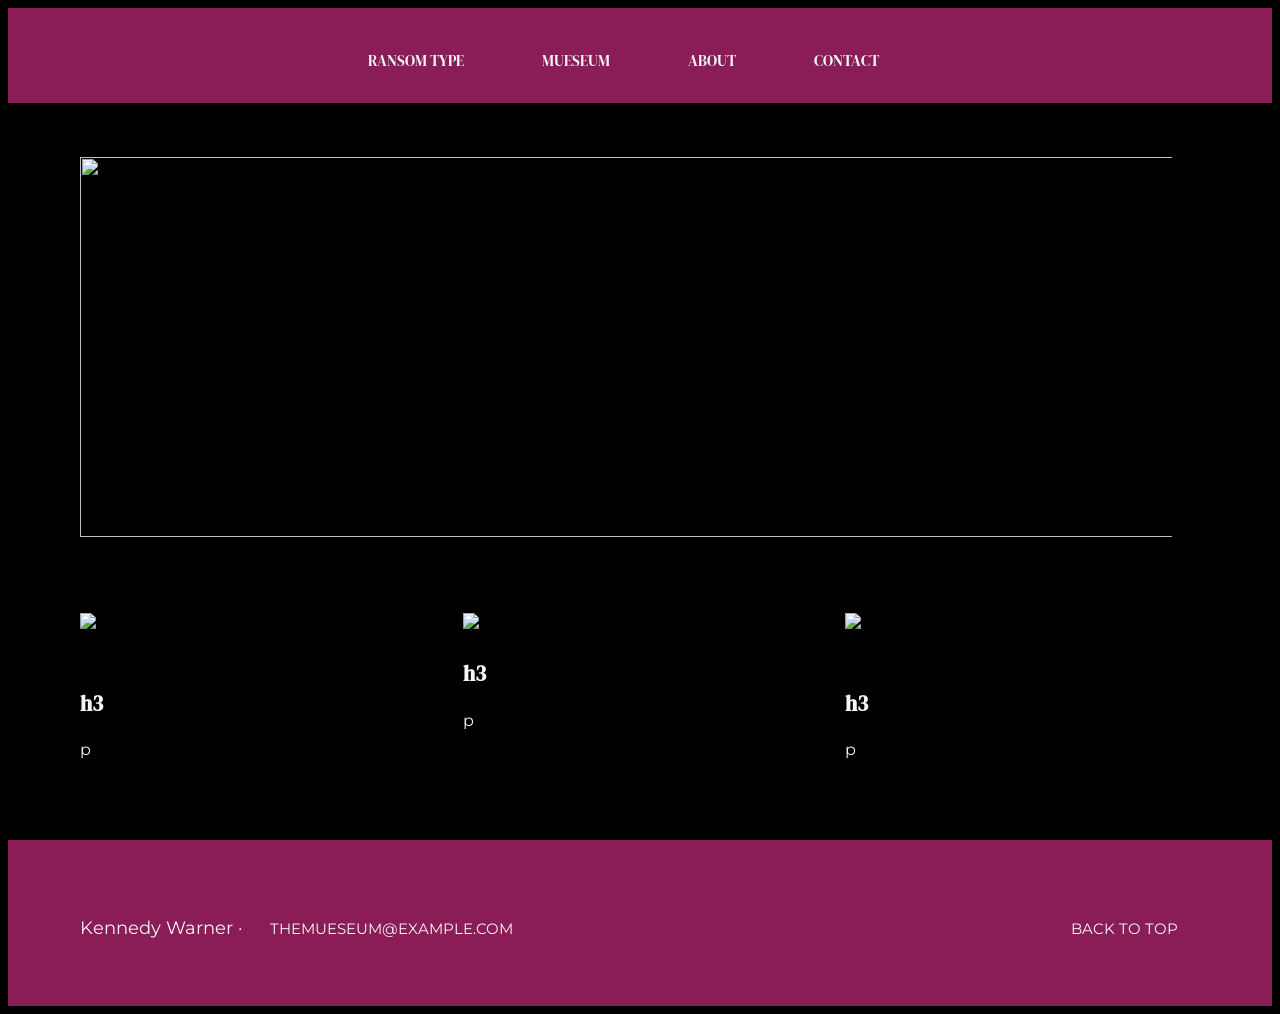
==== meuseum/mueseum.html @ cef8d395 "font updates" ====
<!DOCTYPE html>
<html lang="en">
    <head>
        <meta charset="UTF-8">
        <meta name="viewport" content="width=device-width, initial-sclae=1.0" >
        <title>Project 1</title>

        <link rel="preconnect" href="https://fonts.googleapis.com">
        <link rel="preconnect" href="https://fonts.gstatic.com" crossorigin>
        <link href="https://fonts.googleapis.com/css2?family=Abril+Fatface&family=DM+Serif+Display:ital@0;1&family=Montserrat:ital,wght@0,100..900;1,100..900&display=swap" rel="stylesheet">
        
        <link rel="preconnect" href="https://fonts.googleapis.com">
        <link rel="preconnect" href="https://fonts.gstatic.com" crossorigin>
        <link href="https://fonts.googleapis.com/css2?family=Abril+Fatface&family=BJCree:wght@400;500;600;700&family=DM+Serif+Display:ital@0;1&family=Montserrat:ital,wght@0,100..900;1,100..900&family=Mulish:ital,wght@0,200..1000;1,200..1000&display=swap" rel="stylesheet">
       
        <link rel="stylesheet" href="/css/museum.css">

    </head>
    <body id="top">

        <nav class="site-nav">
            <ul>
                <liv><a class="button" href="/index.html">Ransom Type</a></liv>
                <liv><a class="button" href="meuseum/mueseum.html">Mueseum</a></liv>
                <liv><a class="button" href="#about">About</a></liv>
                <liv><a class="button" href="mailto:TheMueseum@example.com">Contact</a></liv>
            </ul>
        </nav>

    </body>
    <main>
            <header class="hero">
                <img src="" alt="">
            </header>

            <section class="section-head" id="cards">
                <h2></h2>
                <p></p>
            </section>

            <section class="cards">
                <article class="card">
                    <img src="images/TimesNewRoman.png" alt="Times New Roman uppercase and lower case a">
                    <h3>h3</h3>
                    <p>p</p>
                </article>

                <article class="card">
                    <img src="images/Gigantic.png" alt="Gigantic uppercase and lower case a">
                    <h3>h3</h3>
                    <p>p</p>
                </article>
                
                <article class="card">
                    <img src="images/MontserratAlternates.png" alt="Montserrat Alternates uppercase and lower case a">
                    <h3>h3</h3>
                    <p>p</p>
                </article>
            </section>

        </main>

        <footer class="site-footer">
            <div class="inner">
                <p>Kennedy Warner &middot; <liv><a class="button" href="mailto:TheMueseum@example.com">TheMueseum@example.com</a></liv></p>
                <p class="right"><a class="button" href="#top">Back to top</a></p>
            </div>
        </footer>

</html>
---- css/museum.css ----
body {
    background-image: url("/images/background-image");
    background-color: black;
    font-family: "DM Serif Display", serif;
    font-size: 18px;
    line-height: 1.65;
}

h1, h2, h3 {
    font-weight: 500px;
    font-family: "DM Serif Display", serif;
    color: whitesmoke;
}

p{
    font-family: 'Montserrat', Consolas, 'Courier New', monospace;
    color: whitesmoke;
}

.site-nav{
    background: #8a1d58;
}

.site-nav ul{
    list-style: none;
    display: grid;
    grid-template: auto / auto auto auto auto auto;
    gap: 34px;
    width: max-content;
    margin: 0 auto;
    padding: 16px 24px;
}

main{
    max-width:1120px;
    margin:0 auto;
    padding:0 24px;
}

.site-footer{
    background: #8a1d58;
    color: whitesmoke;
}

.site-footer .inner{
    display: grid;
    grid-template: auto / 1fr 1fr;
    max-width: 1120px;
    margin: 0 auto;
    padding: 34px 24px;
}

.site-footer .right{
    text-align: right;
}

.hero{
    display:grid;
    grid-template:auto / 1fr 1fr;
    gap: 28px;
    padding: 54px 0;
}

.hero img{
    width: 200%;
    height: 380px;
    object-fit: cover;
}

.eyebrow{
    font-size: 13px;
    letter-spacing: 0.18em;
    text-transform: uppercase;
    color: #40826d;
    margin-bottom: 10px;
}

.lede{
    font-size: 20px;
    color: whitesmoke;
}

.button{
    display: inline-block;
    margin-top: 12px;
    background:#8a1d58;
    color: whitesmoke;
    text-decoration: none;
    padding: 13px 22px;
    font-size: 15px;
    text-transform: uppercase;
}

.section{
    border-top: 1px solid whitesmoke;
    padding: 34px 0 24px;
}

.section-head{
    max-width: 68ch;
}

.cards{
    display:grid;
    grid-template:auto / 1fr 1fr 1fr;
    gap: 28px;
    padding-bottom: 60px;
}

.card img{
    width: 100%;
    height: 300px;
    object-fit: cover;
}

.card h3{
    margin: 14px 0 6px;
}

.card p{
    font-size: 16px;
    color: whitesmoke;
}


.back{
    font-size: 14px;
    color:#8a1d58;
}
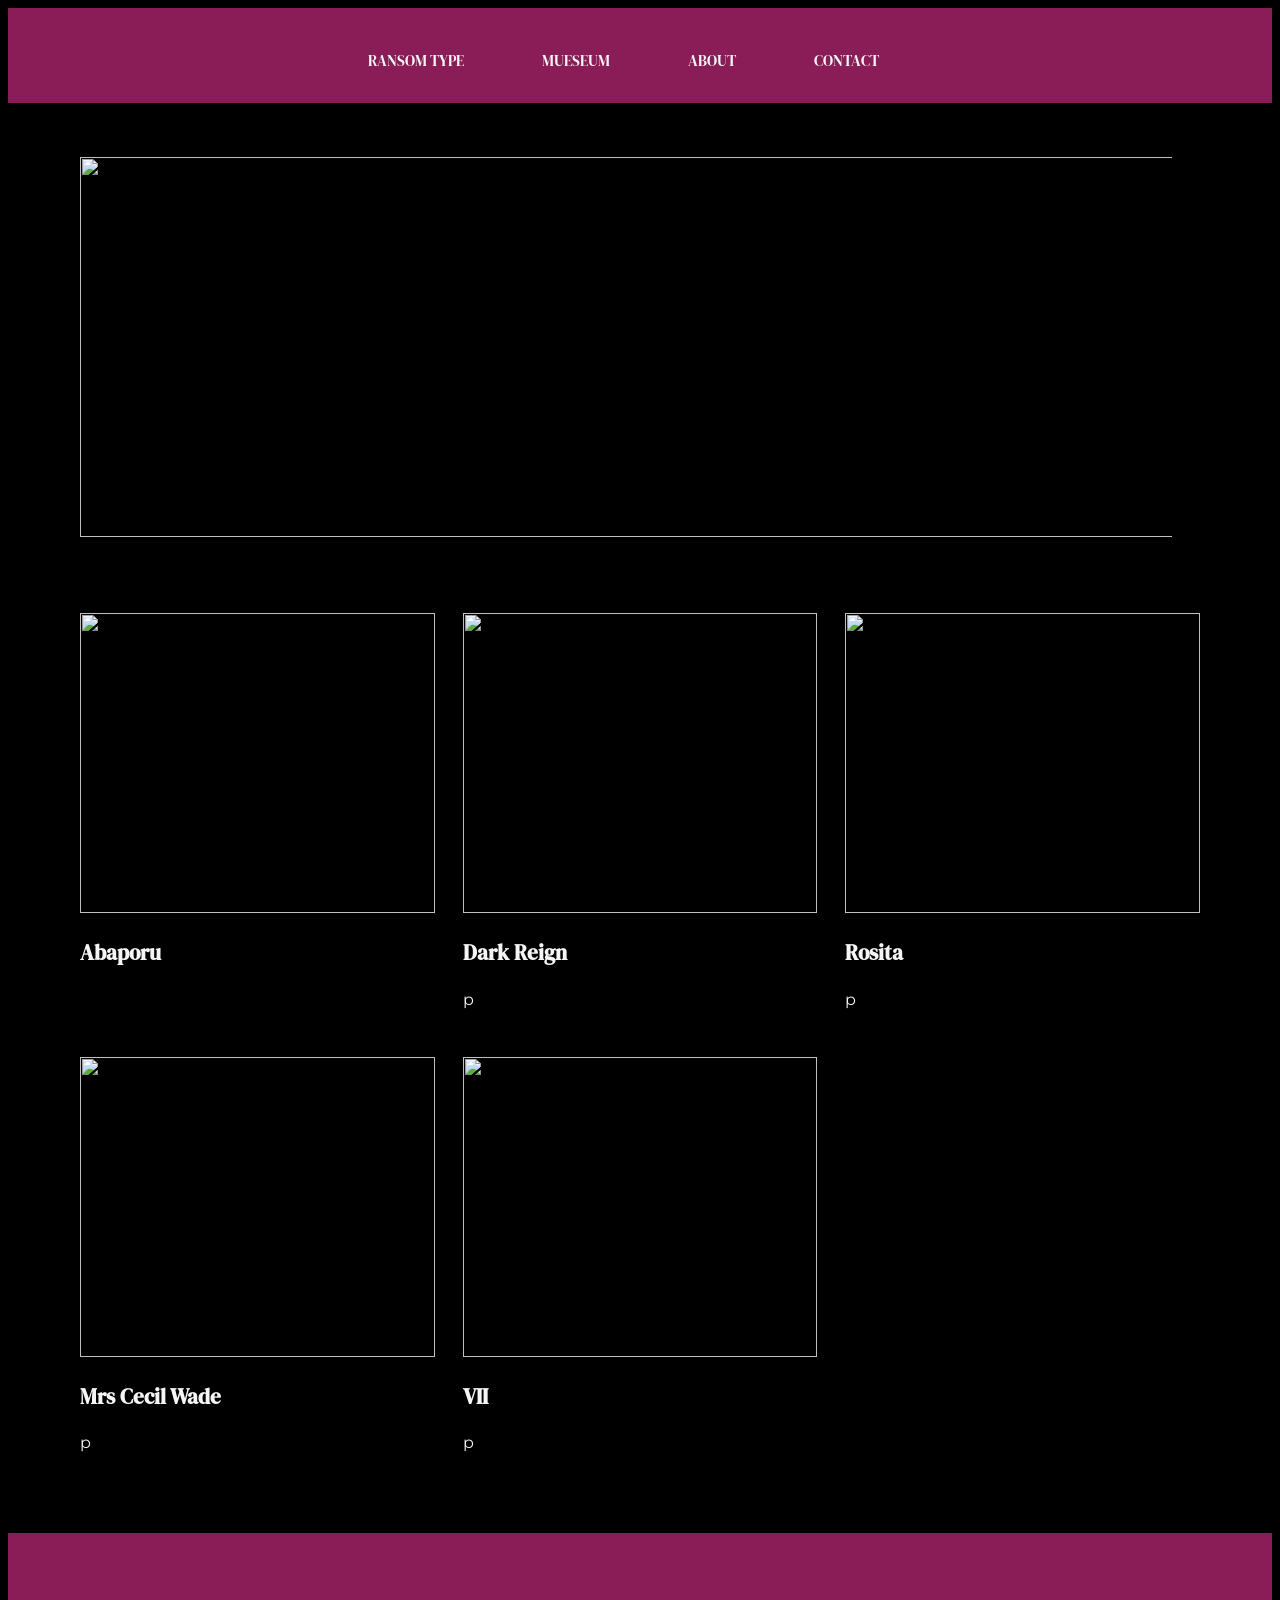
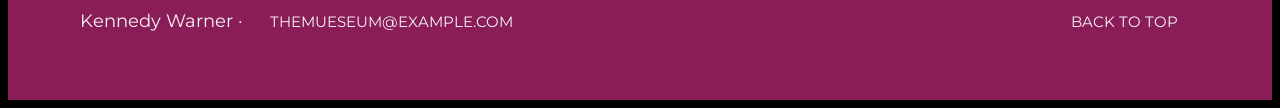
==== commit bb073b6c: "paintings" ====
--- a/meuseum/mueseum.html
+++ b/meuseum/mueseum.html
@@ -40,20 +40,32 @@
 
             <section class="cards">
                 <article class="card">
-                    <img src="images/TimesNewRoman.png" alt="Times New Roman uppercase and lower case a">
-                    <h3>h3</h3>
+                    <img src="" alt="">
+                    <h3>Abaporu</h3>
+                    <p></p>
+                </article>
+
+                <article class="card">
+                    <img src="" alt="">
+                    <h3>Dark Reign</h3>
+                    <p>p</p>
+                </article>
+                
+                <article class="card">
+                    <img src="" alt="">
+                    <h3>Rosita</h3>
                     <p>p</p>
                 </article>
 
                 <article class="card">
-                    <img src="images/Gigantic.png" alt="Gigantic uppercase and lower case a">
-                    <h3>h3</h3>
+                    <img src="" alt="">
+                    <h3>Mrs Cecil Wade</h3>
                     <p>p</p>
                 </article>
-                
+
                 <article class="card">
-                    <img src="images/MontserratAlternates.png" alt="Montserrat Alternates uppercase and lower case a">
-                    <h3>h3</h3>
+                    <img src="" alt="">
+                    <h3>VII</h3>
                     <p>p</p>
                 </article>
             </section>
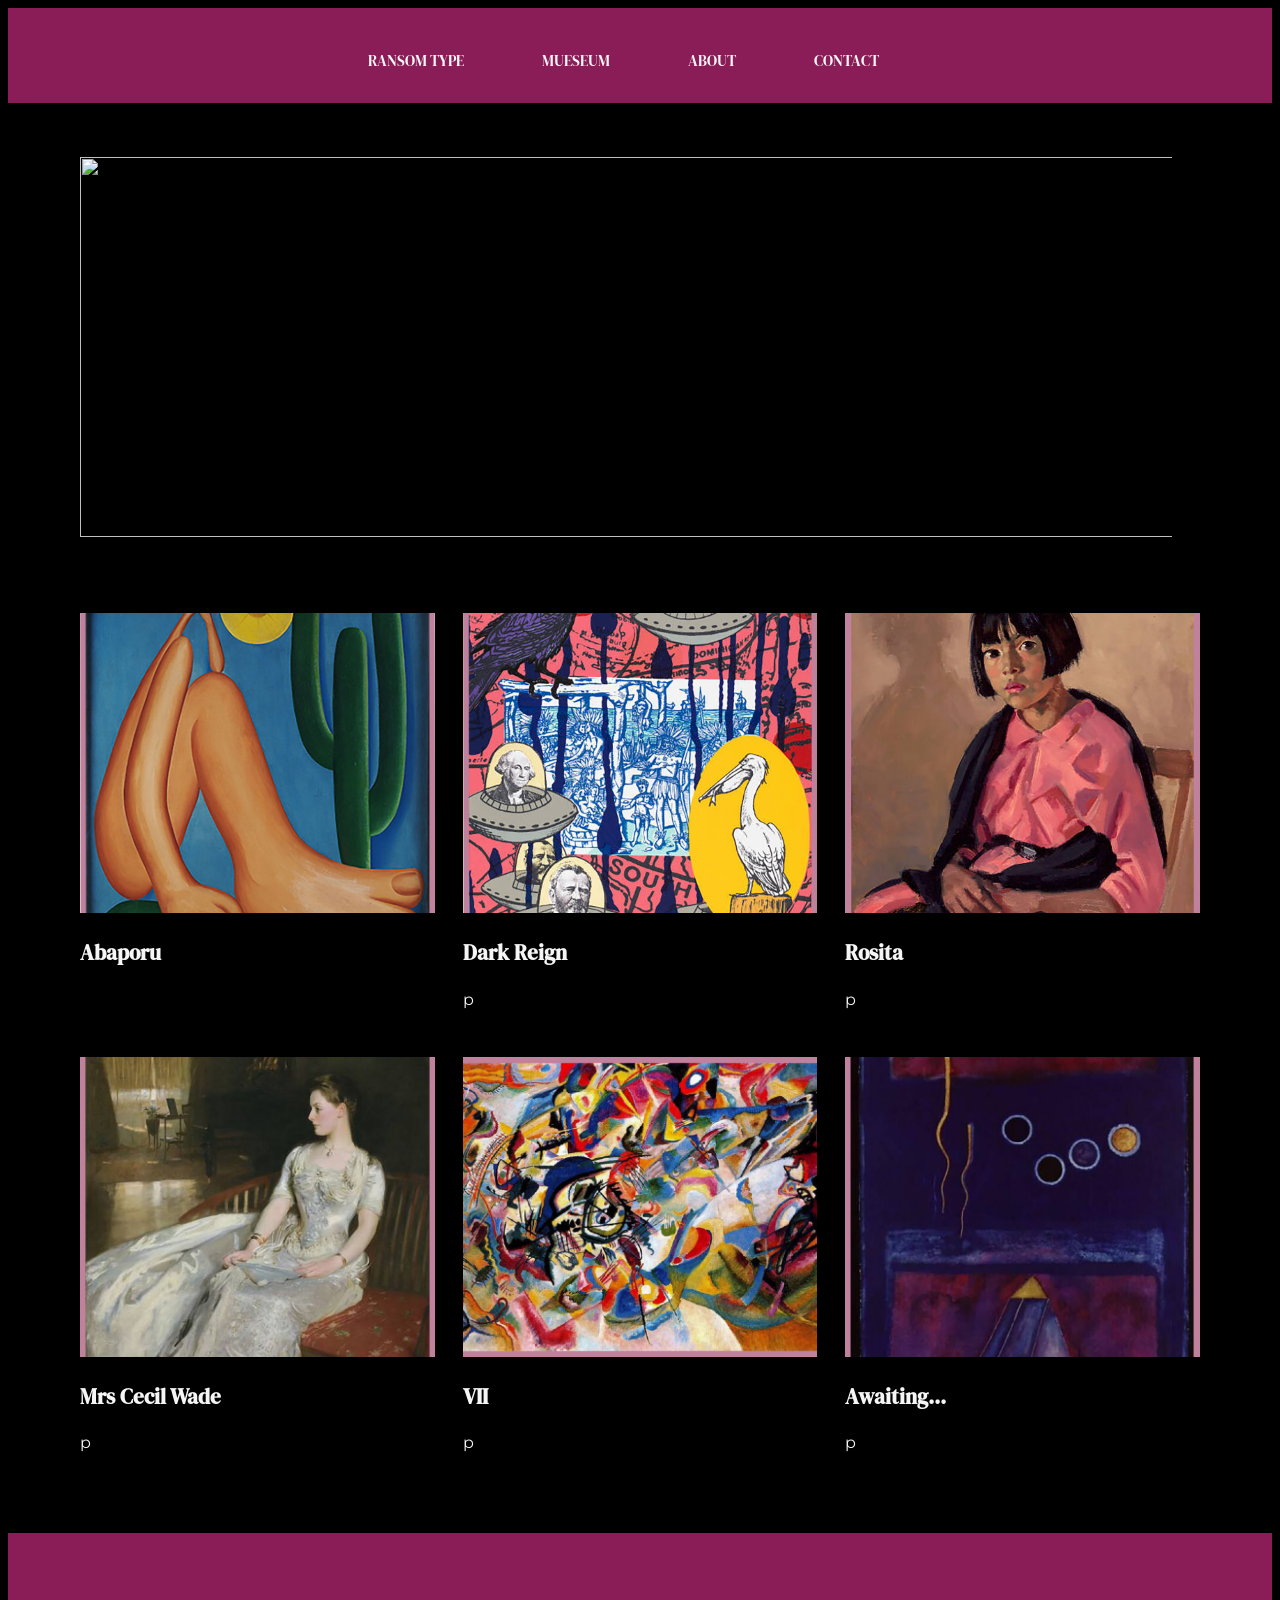
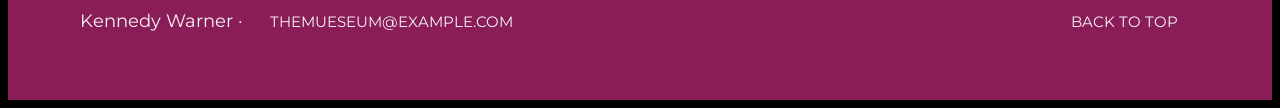
==== commit 1e98d9a0: "images again or whatever" ====
--- a/meuseum/mueseum.html
+++ b/meuseum/mueseum.html
@@ -40,32 +40,38 @@
 
             <section class="cards">
                 <article class="card">
-                    <img src="" alt="">
+                    <img src="/images/Abaporu.png" alt="picture of Abaporu painting">
                     <h3>Abaporu</h3>
                     <p></p>
                 </article>
 
                 <article class="card">
-                    <img src="" alt="">
+                    <img src="/images/DarkReign.png" alt="picture of Dark Reign print">
                     <h3>Dark Reign</h3>
                     <p>p</p>
                 </article>
                 
                 <article class="card">
-                    <img src="" alt="">
+                    <img src="/images/Rosita.png" alt="picture of Rosita painting">
                     <h3>Rosita</h3>
                     <p>p</p>
                 </article>
 
                 <article class="card">
-                    <img src="" alt="">
+                    <img src="/images/mrsCecilWade.png" alt="picture of Mrs Cecil Wade painting">
                     <h3>Mrs Cecil Wade</h3>
                     <p>p</p>
                 </article>
 
                 <article class="card">
-                    <img src="" alt="">
+                    <img src="/images/Kandinsky.png" alt="picture of VII painting">
                     <h3>VII</h3>
+                    <p>p</p>
+                </article>
+
+                 <article class="card">
+                    <img src="/images/Awaiting_.png" alt="picture of Awaiting... painting">
+                    <h3>Awaiting...</h3>
                     <p>p</p>
                 </article>
             </section>
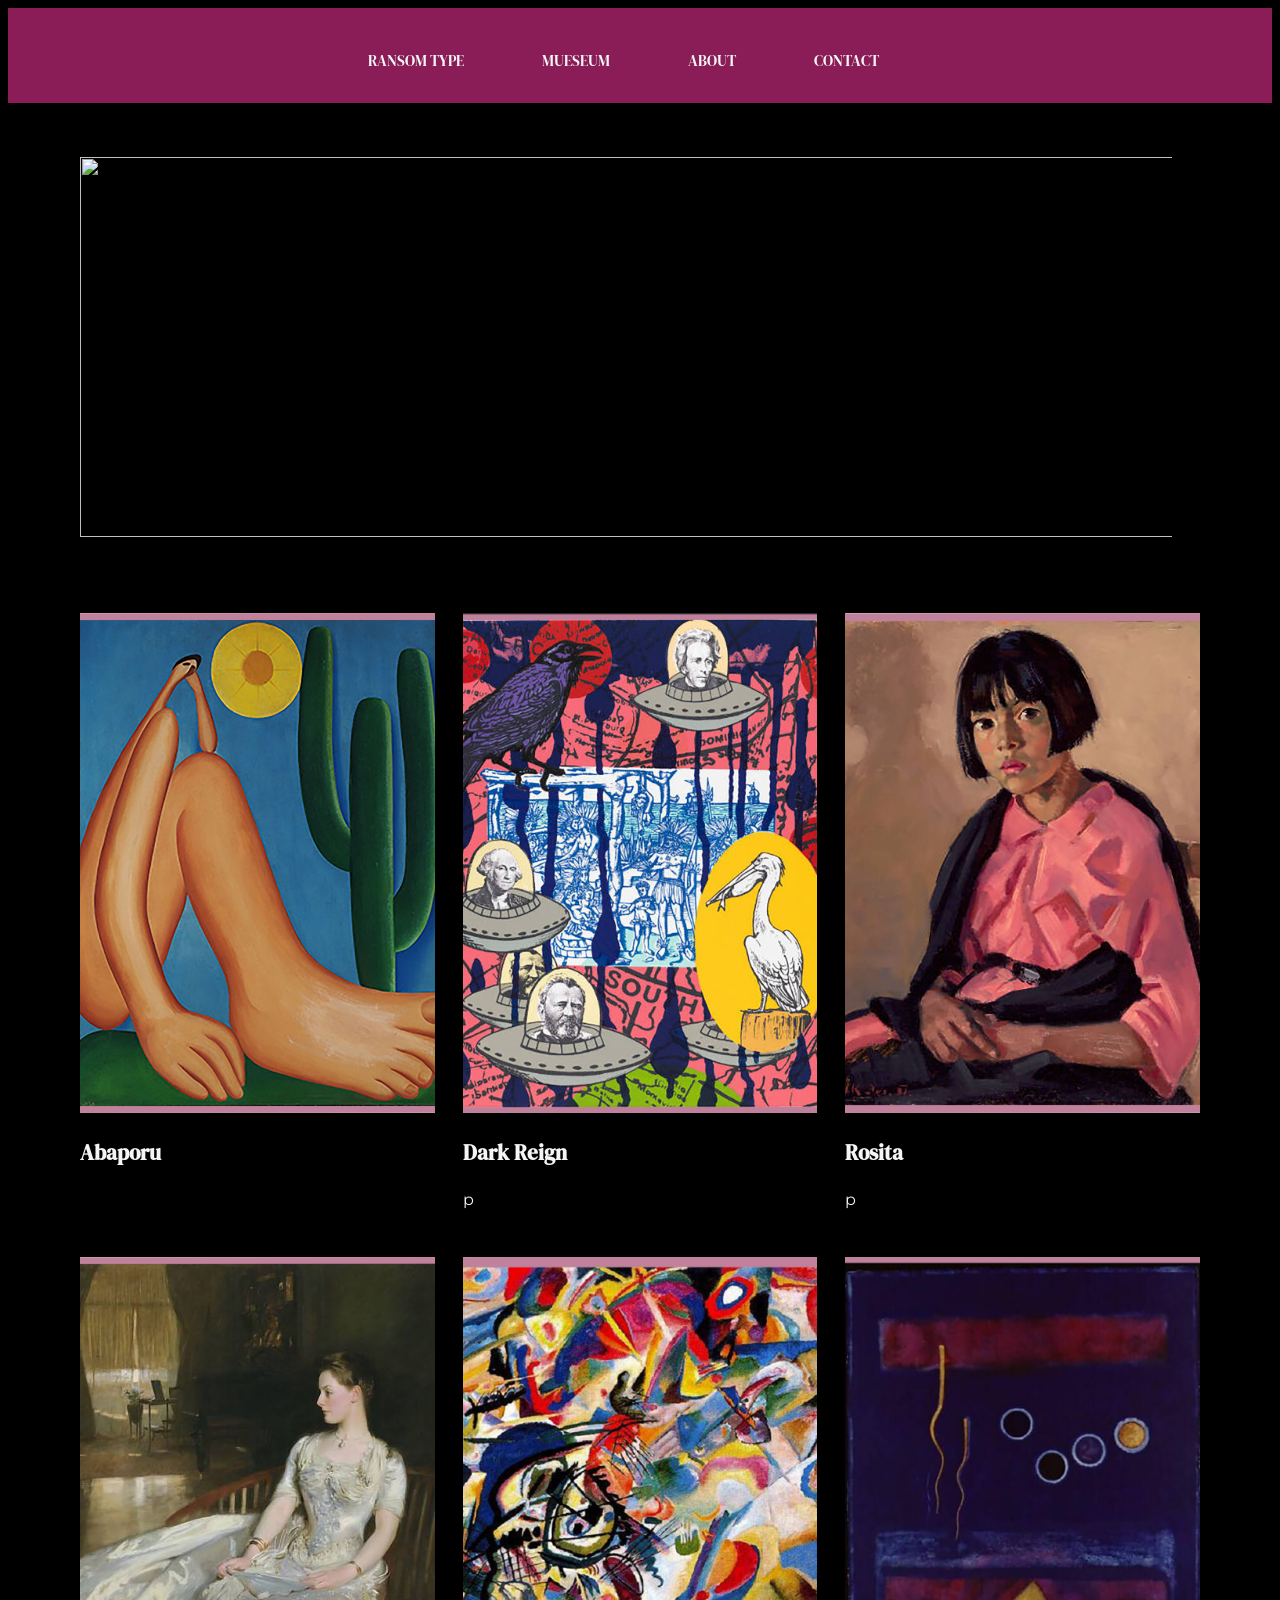
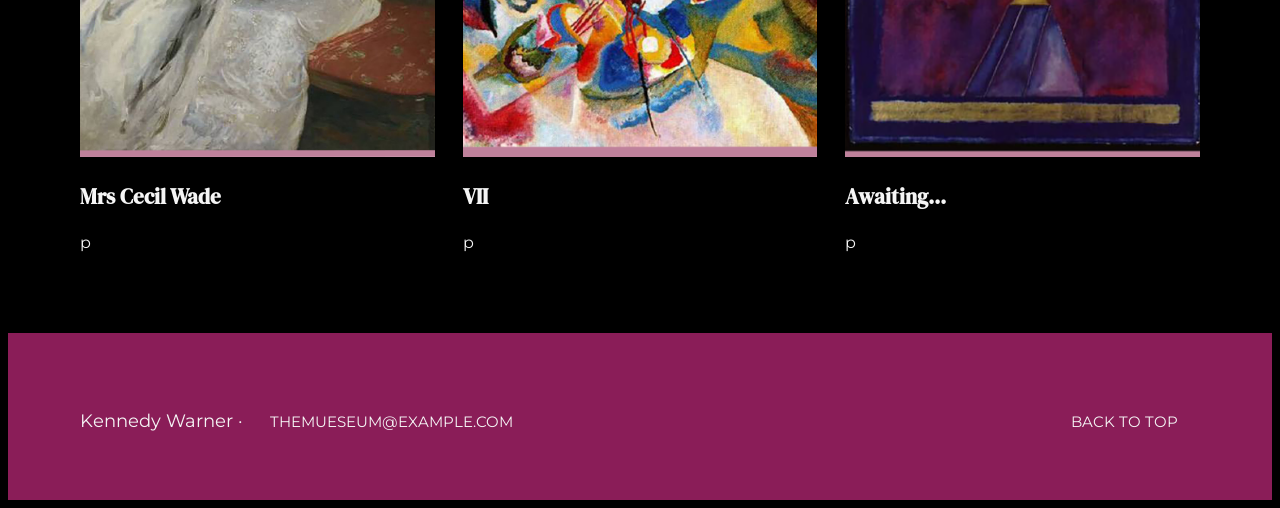
==== commit c158f7ea: "html" ====
--- a/meuseum/mueseum.html
+++ b/meuseum/mueseum.html
@@ -21,7 +21,7 @@
         <nav class="site-nav">
             <ul>
                 <liv><a class="button" href="/index.html">Ransom Type</a></liv>
-                <liv><a class="button" href="meuseum/mueseum.html">Mueseum</a></liv>
+                <liv><a class="button" href="mueseum.html">Mueseum</a></liv>
                 <liv><a class="button" href="#about">About</a></liv>
                 <liv><a class="button" href="mailto:TheMueseum@example.com">Contact</a></liv>
             </ul>
--- a/css/museum.css
+++ b/css/museum.css
@@ -109,7 +109,7 @@
 
 .card img{
     width: 100%;
-    height: 300px;
+    height: 500px;
     object-fit: cover;
 }
 
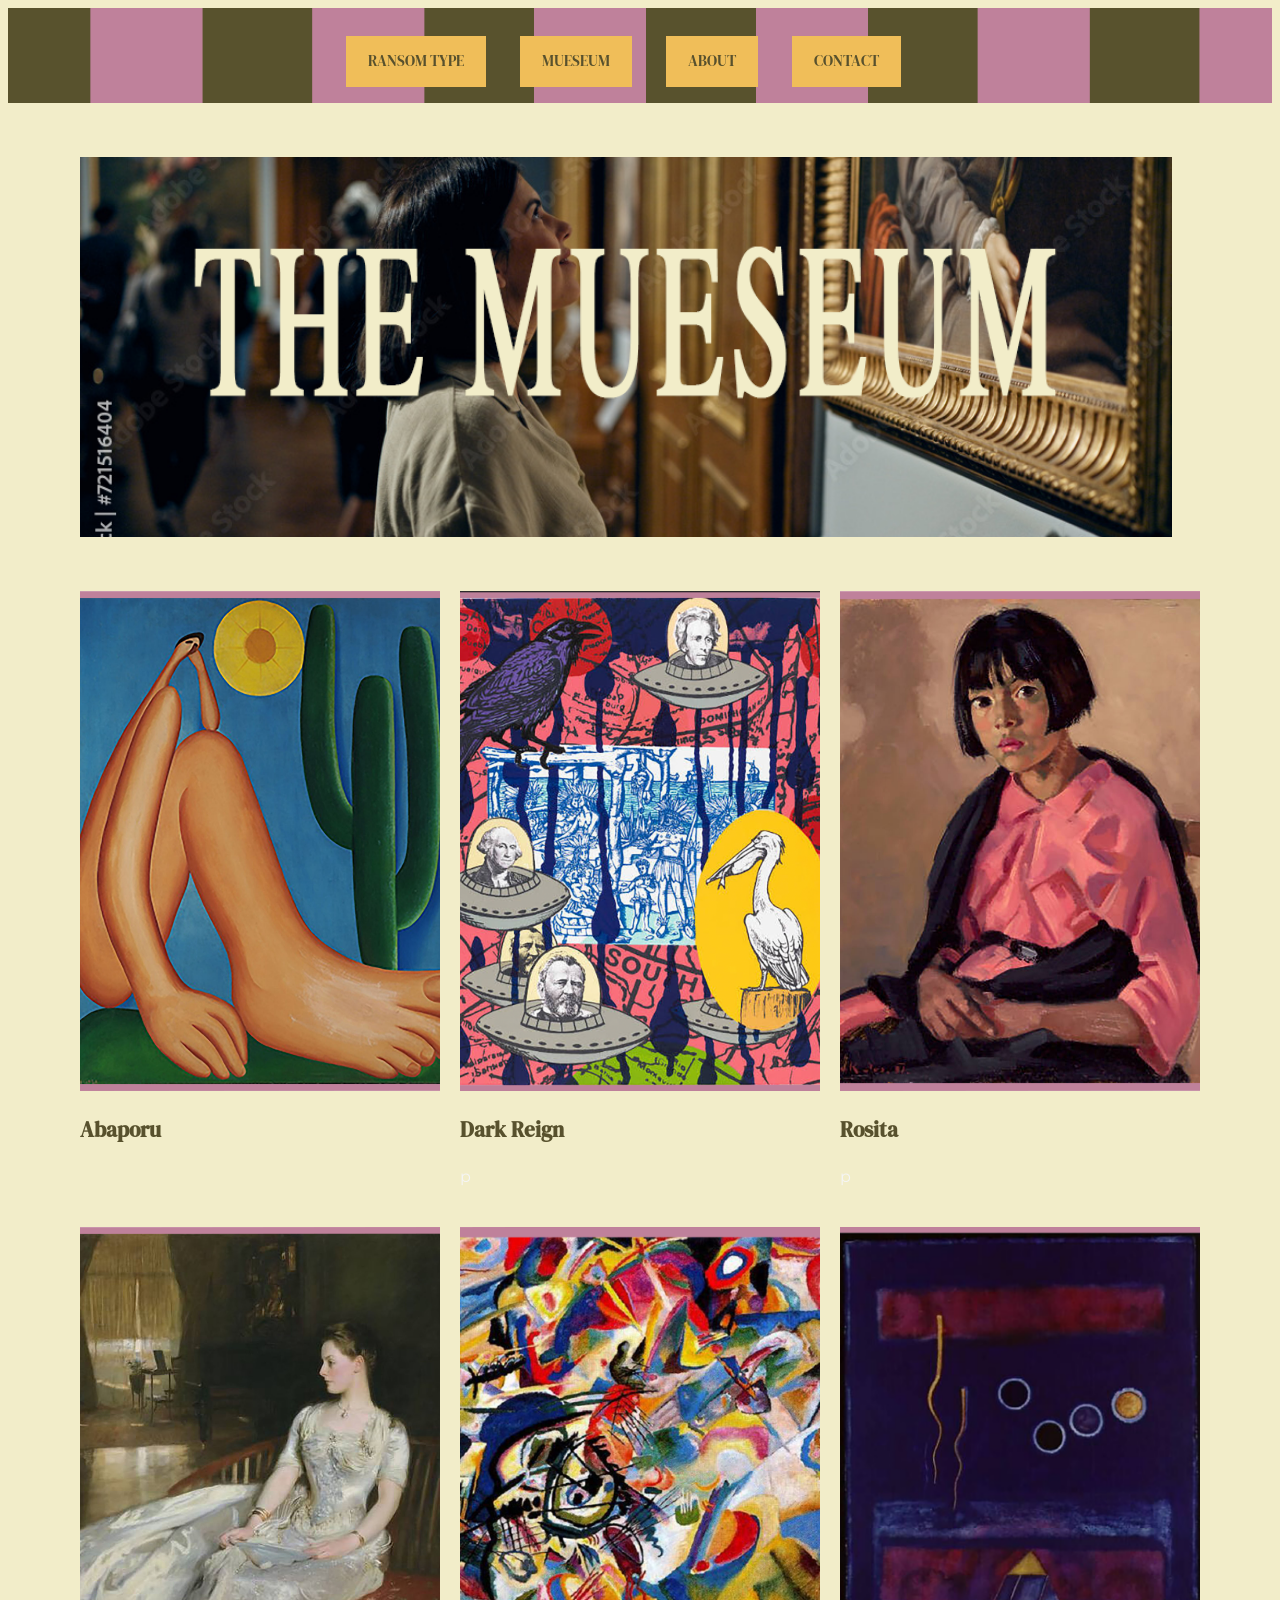
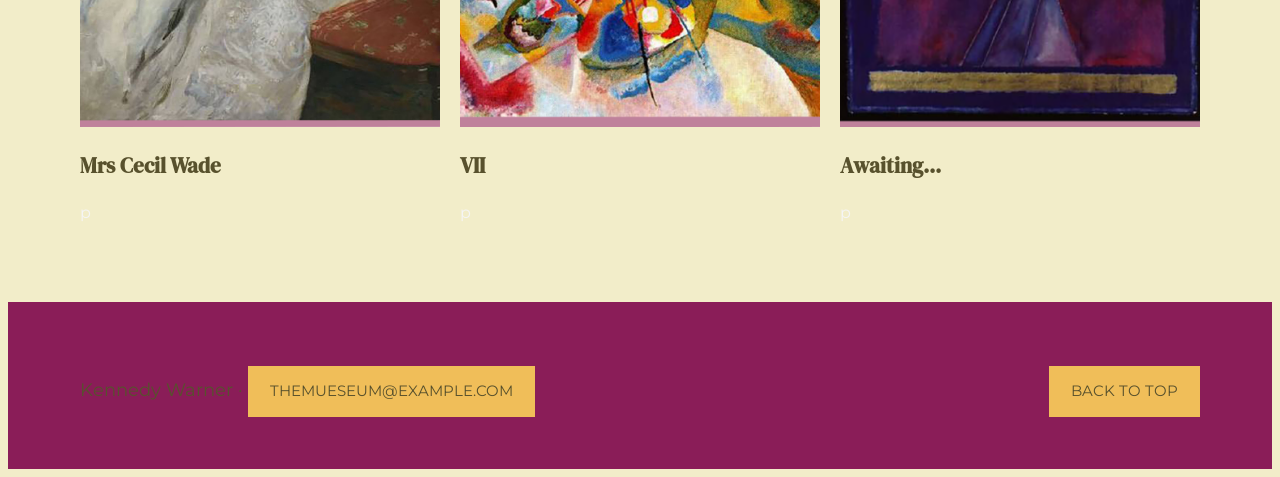
==== commit 378e24aa: "push again" ====
--- a/meuseum/mueseum.html
+++ b/meuseum/mueseum.html
@@ -30,13 +30,8 @@
     </body>
     <main>
             <header class="hero">
-                <img src="" alt="">
+                <img src="/images/TheMueseumimage.png" alt="The Mueseum image">
             </header>
-
-            <section class="section-head" id="cards">
-                <h2></h2>
-                <p></p>
-            </section>
 
             <section class="cards">
                 <article class="card">
--- a/css/museum.css
+++ b/css/museum.css
@@ -1,6 +1,6 @@
 body {
     background-image: url("/images/background-image");
-    background-color: black;
+    background-color: #f2edc9;
     font-family: "DM Serif Display", serif;
     font-size: 18px;
     line-height: 1.65;
@@ -9,16 +9,18 @@
 h1, h2, h3 {
     font-weight: 500px;
     font-family: "DM Serif Display", serif;
-    color: whitesmoke;
+    color: #58512d;
 }
 
 p{
     font-family: 'Montserrat', Consolas, 'Courier New', monospace;
-    color: whitesmoke;
+    color: #58512d;
 }
 
 .site-nav{
-    background: #8a1d58;
+    background-image: url("/images/Stripes.png");
+    background-repeat: no-repeat;
+    background-attachment: fixed;
 }
 
 .site-nav ul{
@@ -67,13 +69,6 @@
     object-fit: cover;
 }
 
-.eyebrow{
-    font-size: 13px;
-    letter-spacing: 0.18em;
-    text-transform: uppercase;
-    color: #40826d;
-    margin-bottom: 10px;
-}
 
 .lede{
     font-size: 20px;
@@ -83,8 +78,8 @@
 .button{
     display: inline-block;
     margin-top: 12px;
-    background:#8a1d58;
-    color: whitesmoke;
+    background:#f0be59;
+    color: #58512d;
     text-decoration: none;
     padding: 13px 22px;
     font-size: 15px;
@@ -103,7 +98,7 @@
 .cards{
     display:grid;
     grid-template:auto / 1fr 1fr 1fr;
-    gap: 28px;
+    gap: 20px;
     padding-bottom: 60px;
 }
 
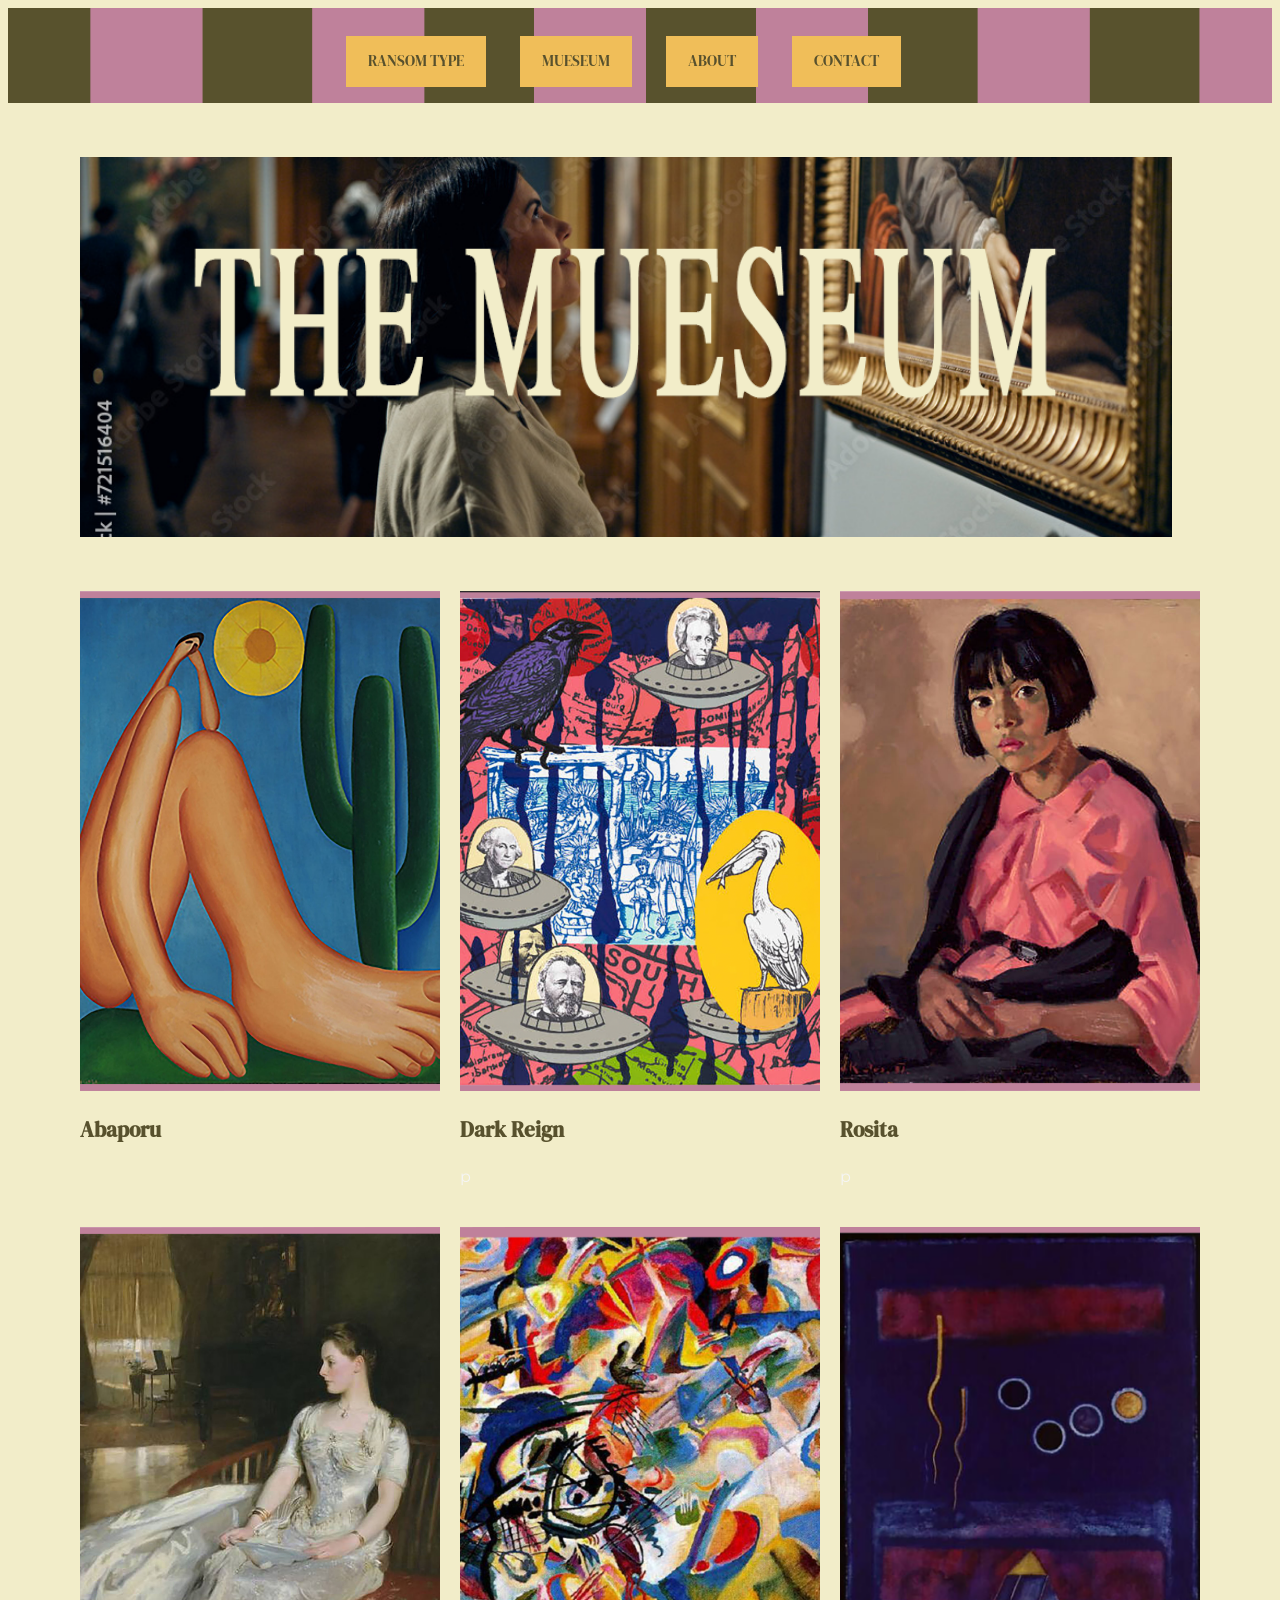
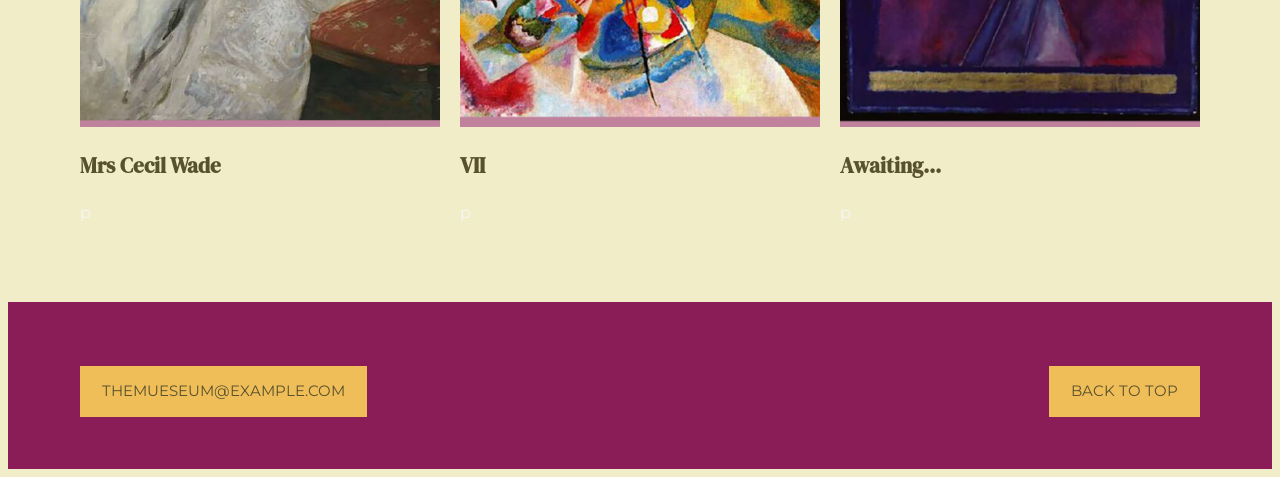
==== commit a8410543: "image" ====
--- a/meuseum/mueseum.html
+++ b/meuseum/mueseum.html
@@ -75,7 +75,7 @@
 
         <footer class="site-footer">
             <div class="inner">
-                <p>Kennedy Warner &middot; <liv><a class="button" href="mailto:TheMueseum@example.com">TheMueseum@example.com</a></liv></p>
+                <p><liv><a class="button" href="mailto:TheMueseum@example.com">TheMueseum@example.com</a></liv></p>
                 <p class="right"><a class="button" href="#top">Back to top</a></p>
             </div>
         </footer>
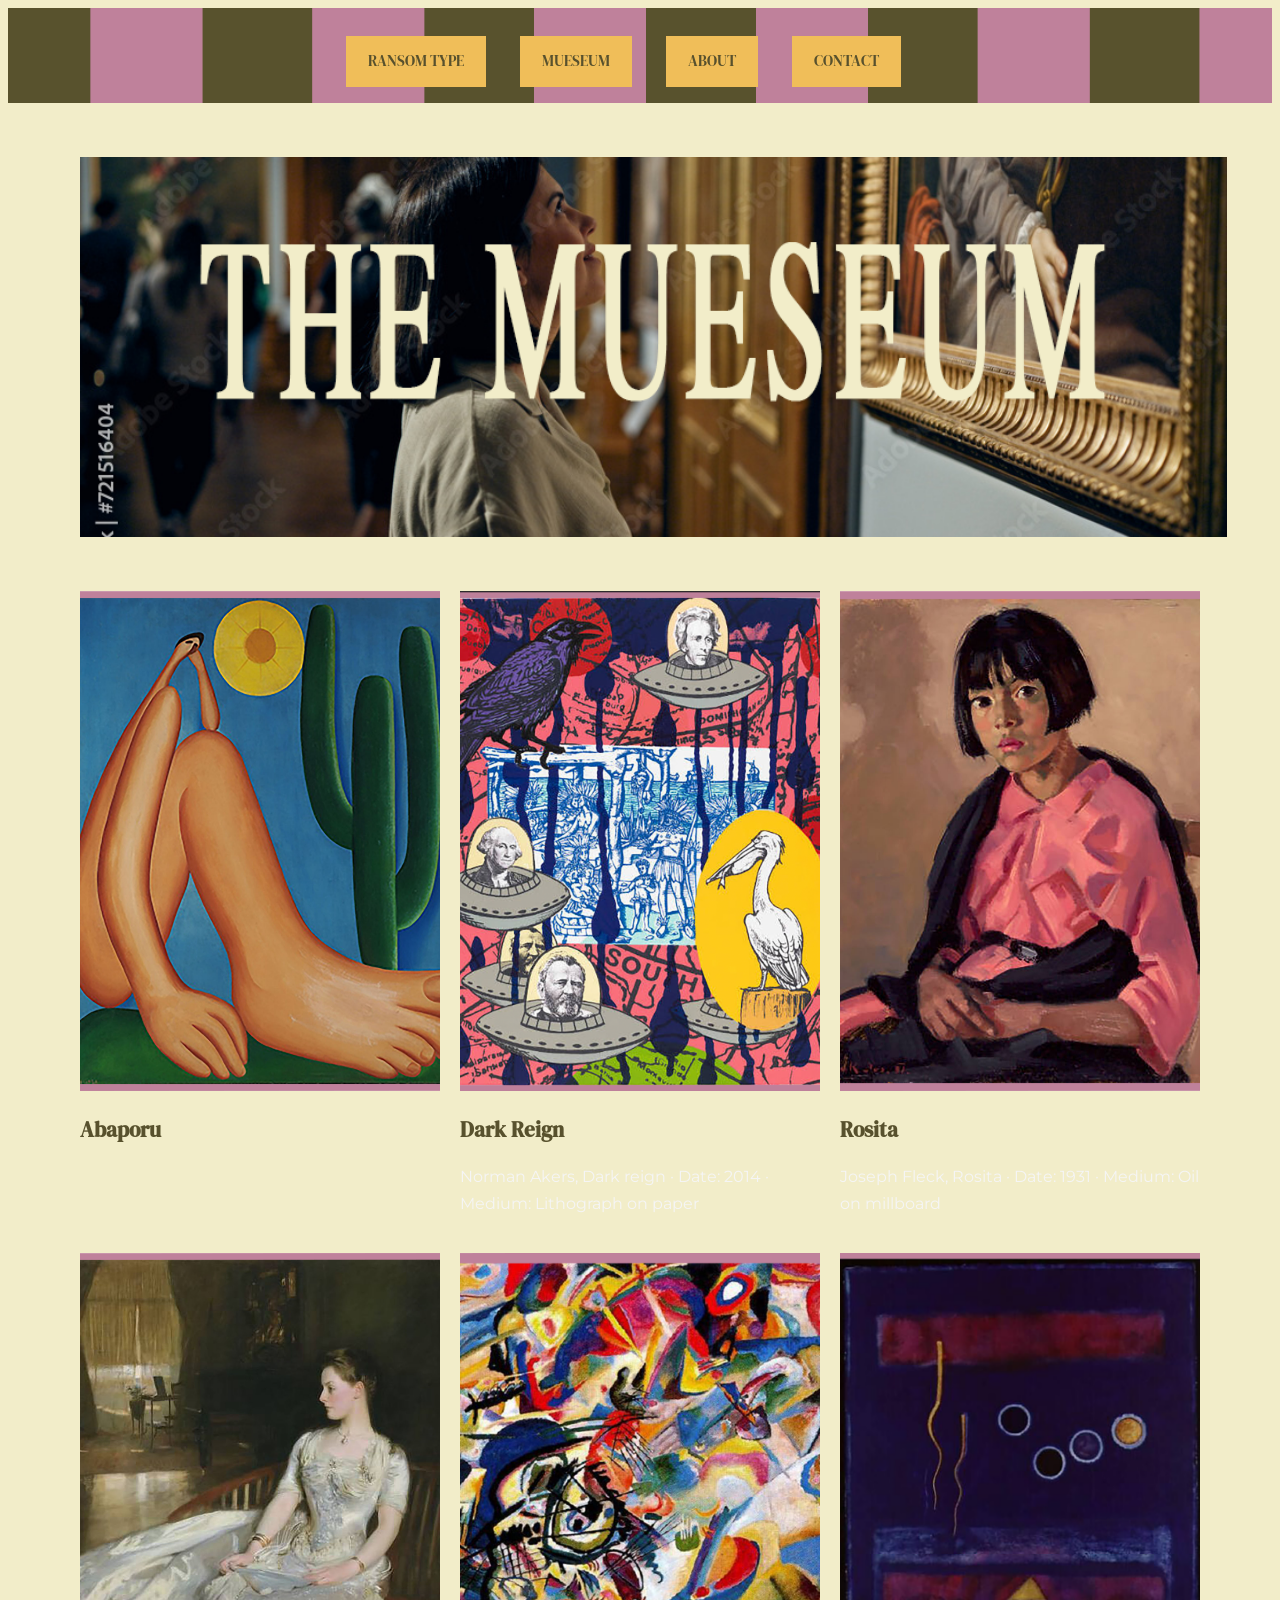
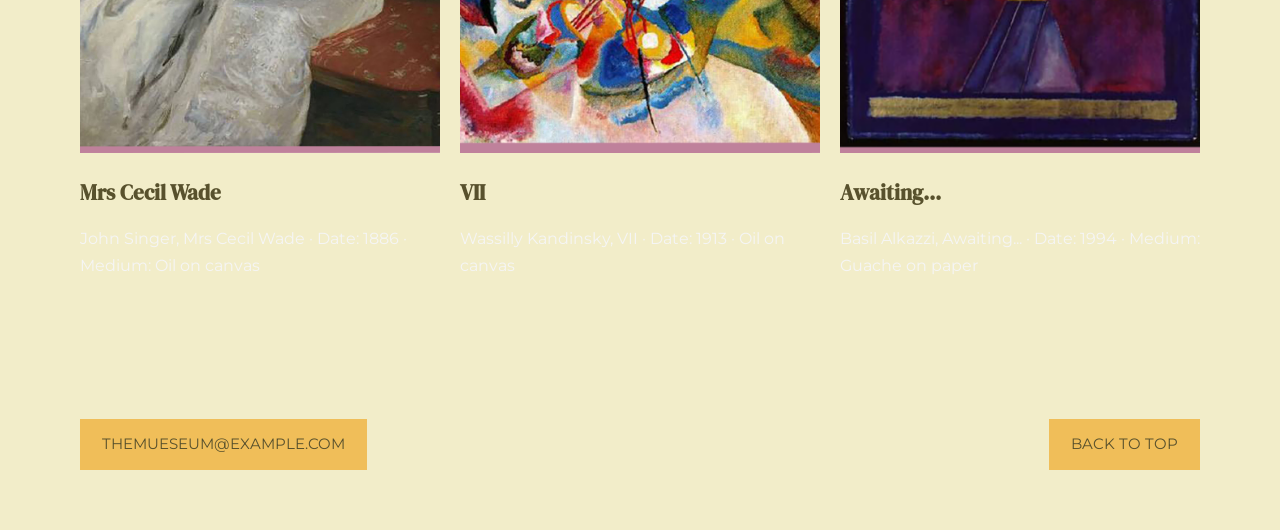
==== commit 132a1251: "information" ====
--- a/meuseum/mueseum.html
+++ b/meuseum/mueseum.html
@@ -43,31 +43,31 @@
                 <article class="card">
                     <img src="/images/DarkReign.png" alt="picture of Dark Reign print">
                     <h3>Dark Reign</h3>
-                    <p>p</p>
+                    <p>Norman Akers, Dark reign &middot; Date: 2014 &middot; Medium: Lithograph on paper</p>
                 </article>
                 
                 <article class="card">
                     <img src="/images/Rosita.png" alt="picture of Rosita painting">
                     <h3>Rosita</h3>
-                    <p>p</p>
+                    <p>Joseph Fleck, Rosita &middot; Date: 1931 &middot; Medium: Oil on millboard</p>
                 </article>
 
                 <article class="card">
                     <img src="/images/mrsCecilWade.png" alt="picture of Mrs Cecil Wade painting">
                     <h3>Mrs Cecil Wade</h3>
-                    <p>p</p>
+                    <p>John Singer, Mrs Cecil Wade &middot; Date: 1886 &middot; Medium: Oil on canvas</p>
                 </article>
 
                 <article class="card">
                     <img src="/images/Kandinsky.png" alt="picture of VII painting">
                     <h3>VII</h3>
-                    <p>p</p>
+                    <p>Wassilly Kandinsky, VII &middot; Date: 1913 &middot; Oil on canvas</p>
                 </article>
 
                  <article class="card">
                     <img src="/images/Awaiting_.png" alt="picture of Awaiting... painting">
                     <h3>Awaiting...</h3>
-                    <p>p</p>
+                    <p>Basil Alkazzi, Awaiting... &middot; Date: 1994 &middot; Medium: Guache on paper</p>
                 </article>
             </section>
 
--- a/css/museum.css
+++ b/css/museum.css
@@ -19,7 +19,7 @@
 
 .site-nav{
     background-image: url("/images/Stripes.png");
-    background-repeat: no-repeat;
+    background-repeat: repeat;
     background-attachment: fixed;
 }
 
@@ -40,8 +40,9 @@
 }
 
 .site-footer{
-    background: #8a1d58;
-    color: whitesmoke;
+    background-image: url("/images/Stripes.png");
+    background-repeat: repeat;
+    background-attachment: fixed;
 }
 
 .site-footer .inner{
@@ -64,7 +65,7 @@
 }
 
 .hero img{
-    width: 200%;
+    width: 210%;
     height: 380px;
     object-fit: cover;
 }
@@ -116,9 +117,3 @@
     font-size: 16px;
     color: whitesmoke;
 }
-
-
-.back{
-    font-size: 14px;
-    color:#8a1d58;
-}
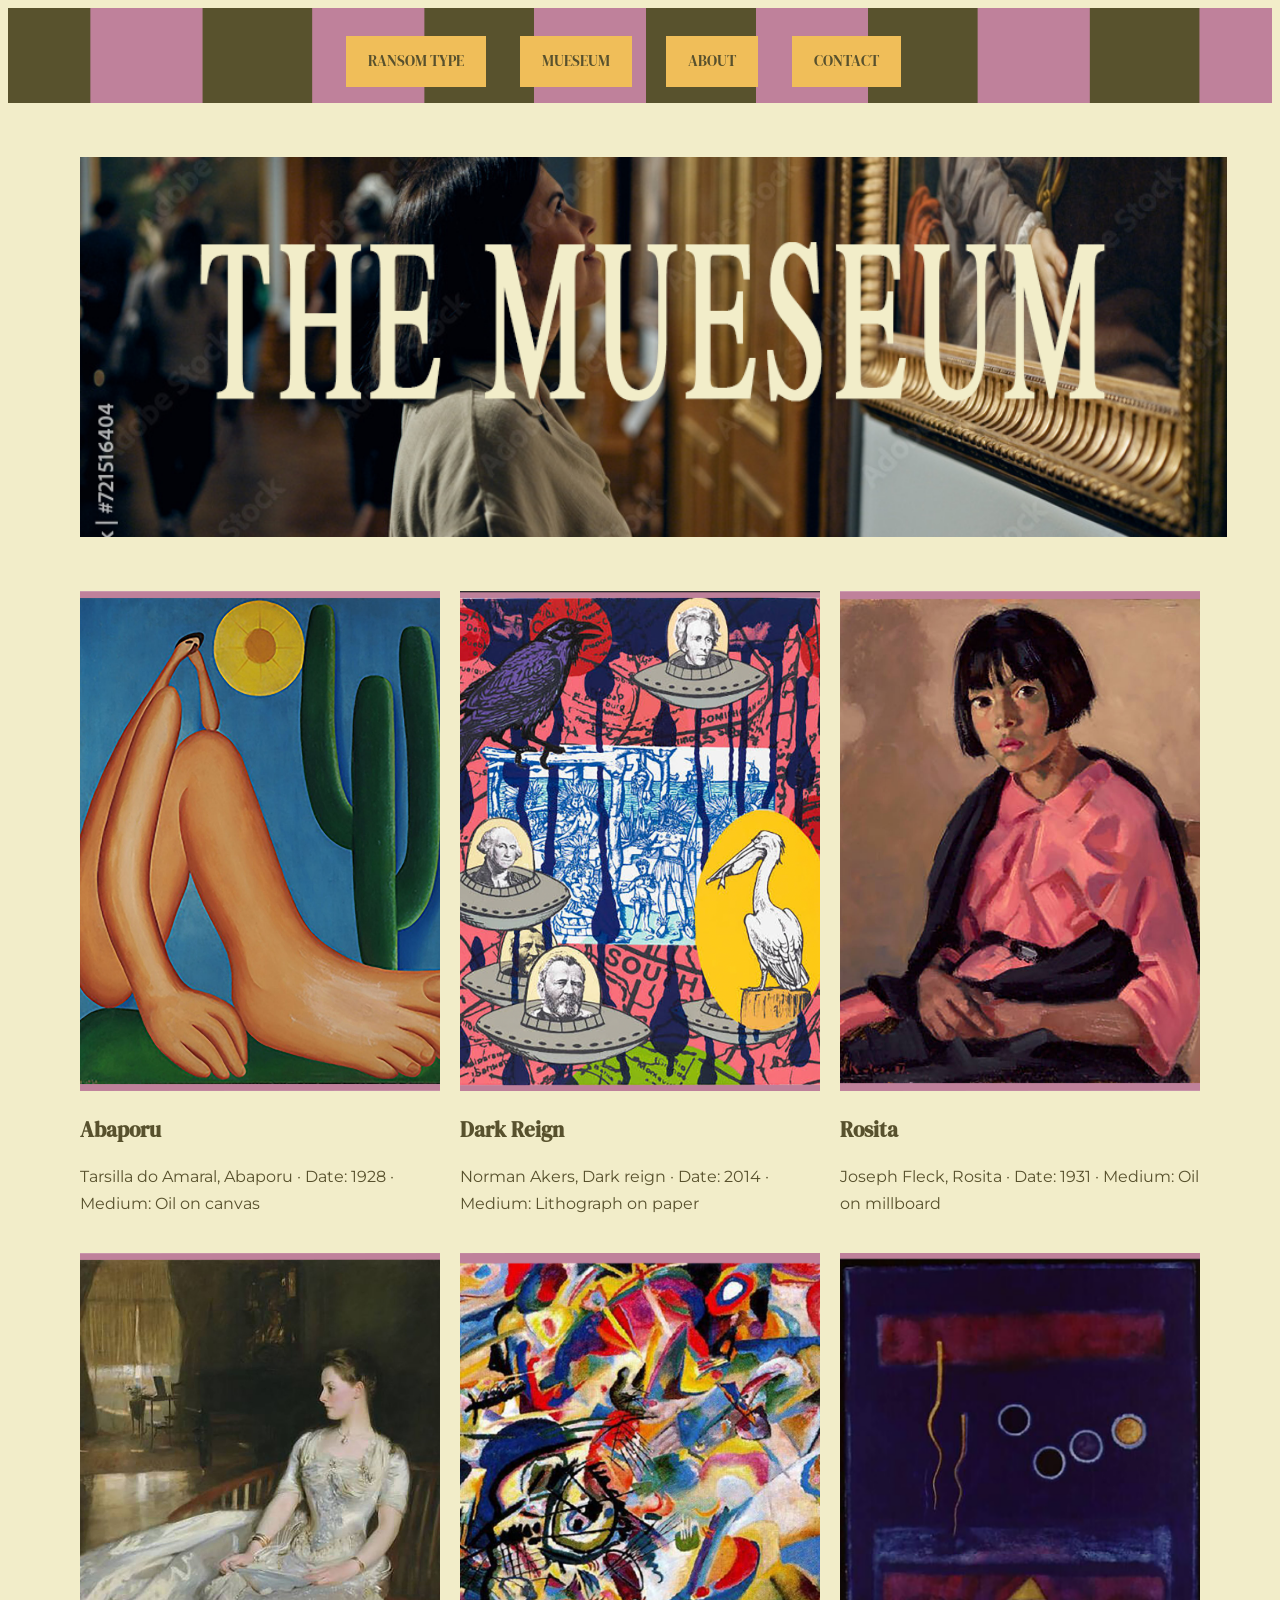
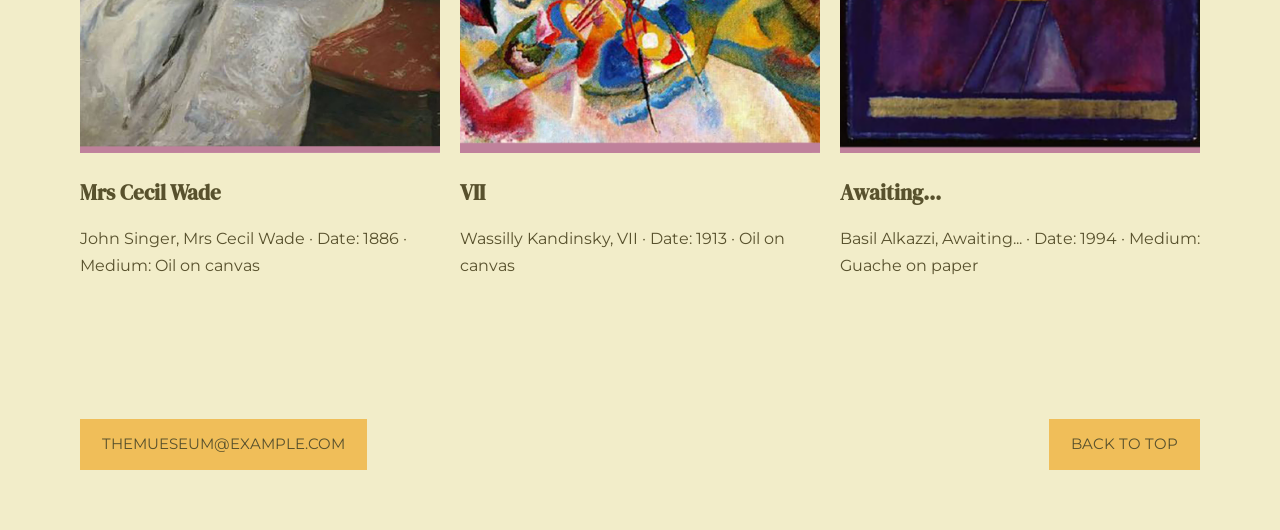
==== commit 45bf1eec: "last text" ====
--- a/meuseum/mueseum.html
+++ b/meuseum/mueseum.html
@@ -37,7 +37,7 @@
                 <article class="card">
                     <img src="/images/Abaporu.png" alt="picture of Abaporu painting">
                     <h3>Abaporu</h3>
-                    <p></p>
+                    <p>Tarsilla do Amaral, Abaporu &middot; Date: 1928 &middot; Medium: Oil on canvas</p>
                 </article>
 
                 <article class="card">
--- a/css/museum.css
+++ b/css/museum.css
@@ -115,5 +115,5 @@
 
 .card p{
     font-size: 16px;
-    color: whitesmoke;
+    color: #58512d;
 }
